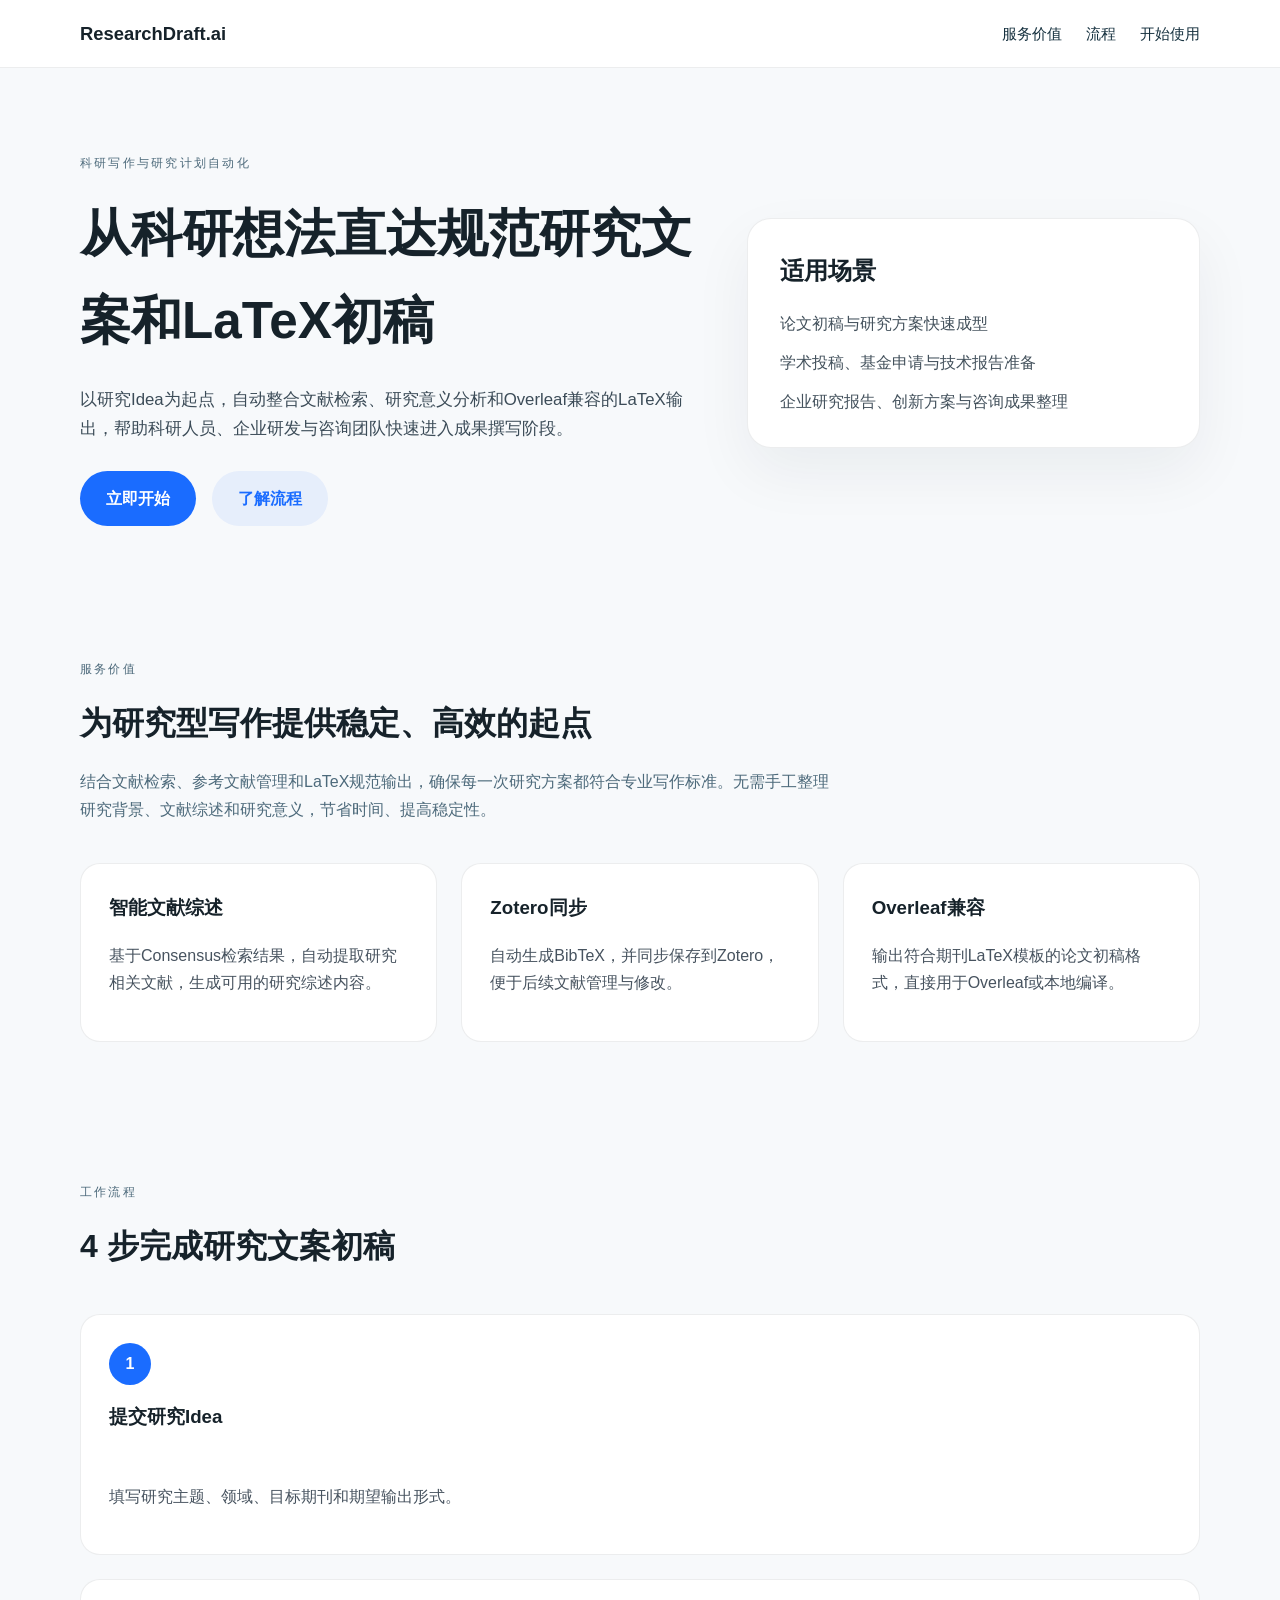
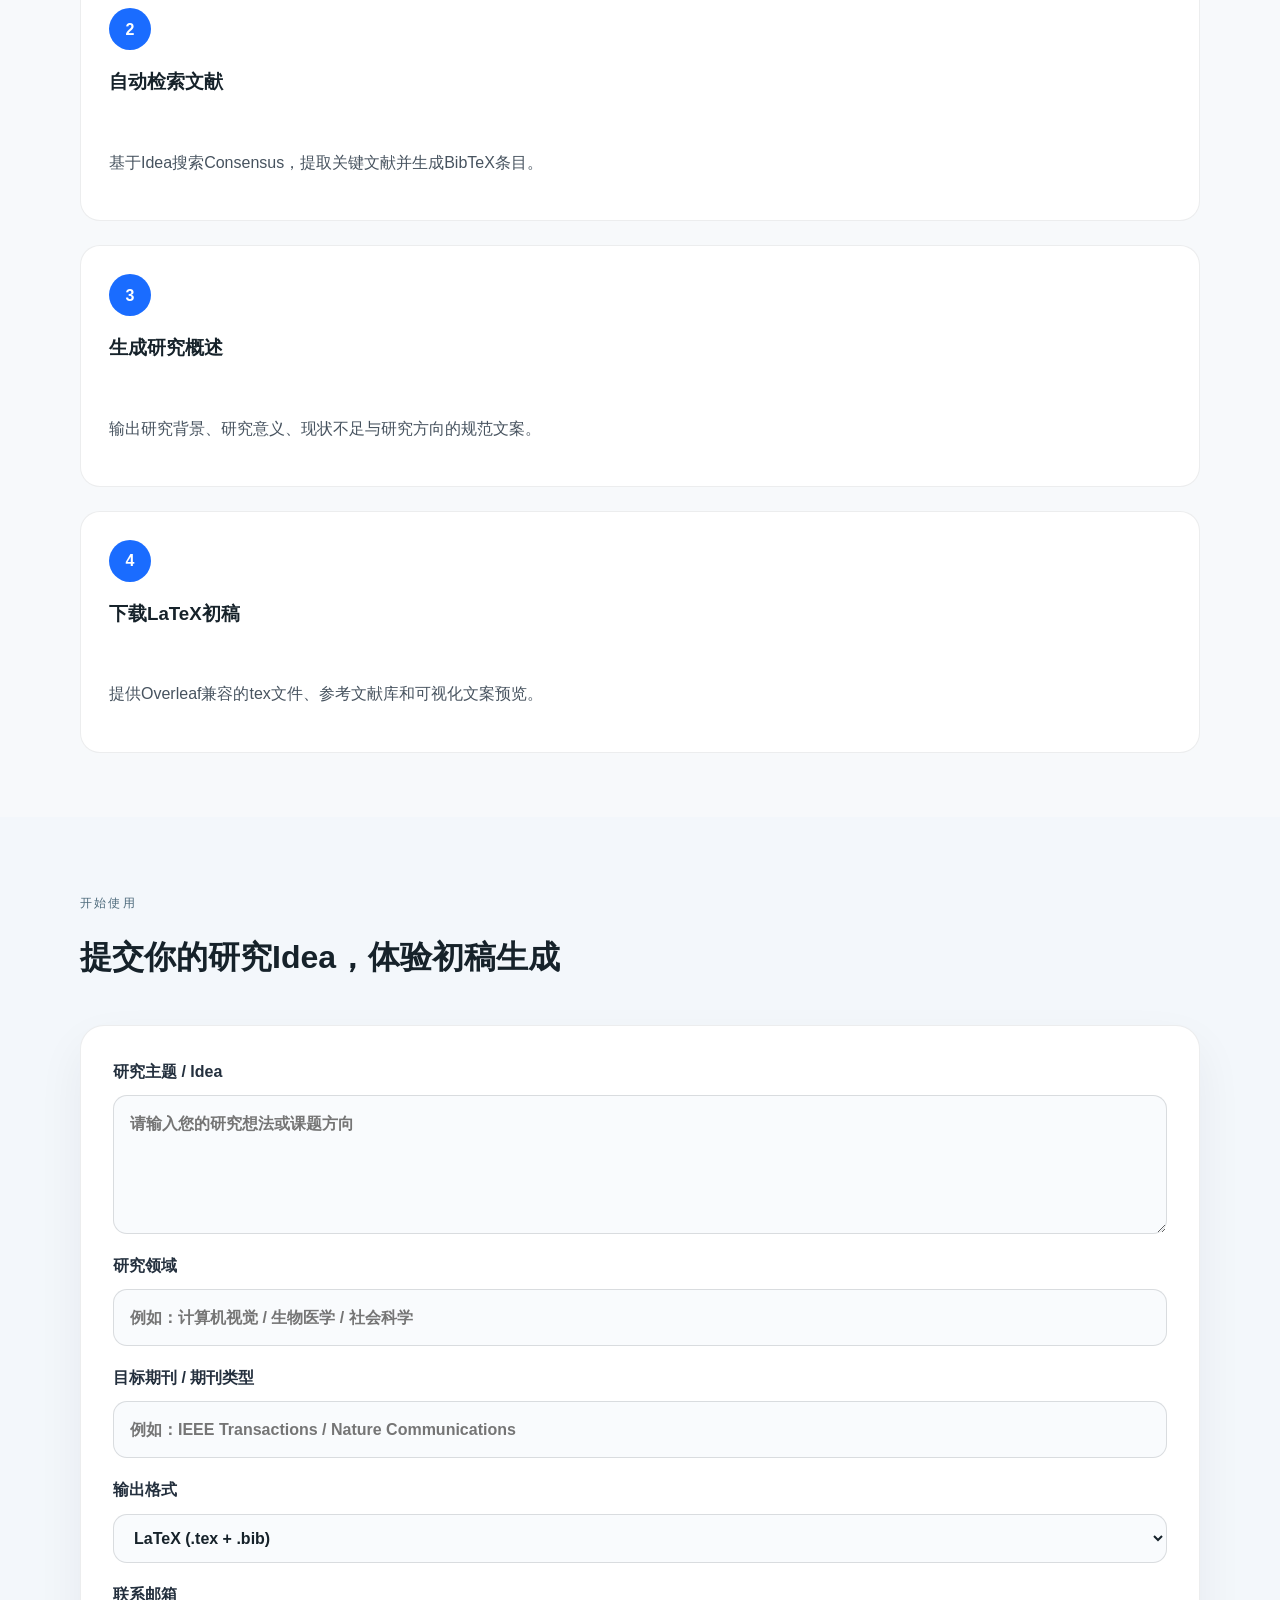
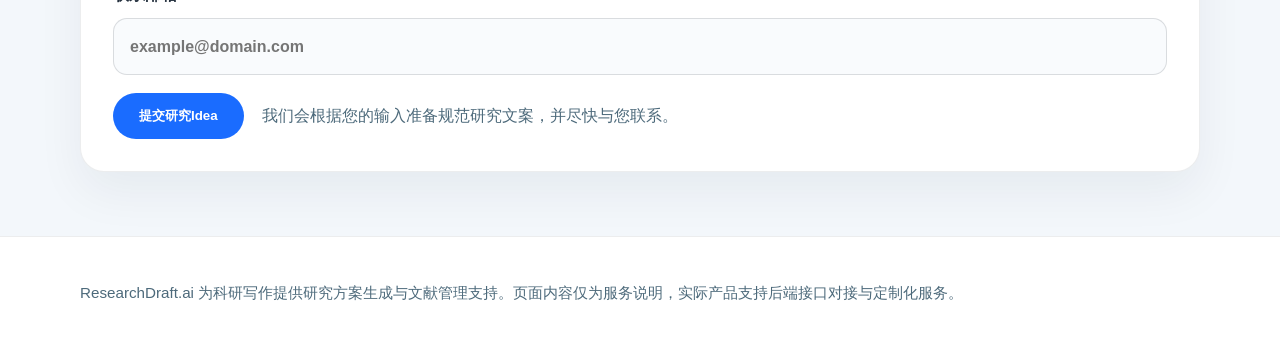
==== docs/index.html @ 5e076640 "Add files via upload" ====
<!doctype html>
<html lang="zh-CN">
  <head>
    <meta charset="UTF-8" />
    <meta name="viewport" content="width=device-width, initial-scale=1.0" />
    <title>ResearchDraft.ai | 科研文案生成服务</title>
    <link rel="stylesheet" href="styles.css" />
  </head>
  <body>
    <header class="site-header">
      <div class="container header-inner">
        <div class="brand">ResearchDraft.ai</div>
        <nav class="nav-links">
          <a href="#why">服务价值</a>
          <a href="#how">流程</a>
          <a href="#start">开始使用</a>
        </nav>
      </div>
    </header>

    <main>
      <section class="hero">
        <div class="container hero-grid">
          <div>
            <p class="eyebrow">科研写作与研究计划自动化</p>
            <h1>从科研想法直达规范研究文案和LaTeX初稿</h1>
            <p class="hero-copy">
              以研究Idea为起点，自动整合文献检索、研究意义分析和Overleaf兼容的LaTeX输出，帮助科研人员、企业研发与咨询团队快速进入成果撰写阶段。
            </p>
            <div class="hero-actions">
              <a class="btn btn-primary" href="#start">立即开始</a>
              <a class="btn btn-secondary" href="#how">了解流程</a>
            </div>
          </div>
          <div class="hero-card">
            <h2>适用场景</h2>
            <ul>
              <li>论文初稿与研究方案快速成型</li>
              <li>学术投稿、基金申请与技术报告准备</li>
              <li>企业研究报告、创新方案与咨询成果整理</li>
            </ul>
          </div>
        </div>
      </section>

      <section id="why" class="section feature-section">
        <div class="container">
          <div class="section-header">
            <p class="eyebrow">服务价值</p>
            <h2>为研究型写作提供稳定、高效的起点</h2>
            <p class="section-copy">
              结合文献检索、参考文献管理和LaTeX规范输出，确保每一次研究方案都符合专业写作标准。无需手工整理研究背景、文献综述和研究意义，节省时间、提高稳定性。
            </p>
          </div>
          <div class="feature-grid">
            <article class="feature-card">
              <h3>智能文献综述</h3>
              <p>基于Consensus检索结果，自动提取研究相关文献，生成可用的研究综述内容。</p>
            </article>
            <article class="feature-card">
              <h3>Zotero同步</h3>
              <p>自动生成BibTeX，并同步保存到Zotero，便于后续文献管理与修改。</p>
            </article>
            <article class="feature-card">
              <h3>Overleaf兼容</h3>
              <p>输出符合期刊LaTeX模板的论文初稿格式，直接用于Overleaf或本地编译。</p>
            </article>
          </div>
        </div>
      </section>

      <section id="how" class="section process-section">
        <div class="container">
          <div class="section-header">
            <p class="eyebrow">工作流程</p>
            <h2>4 步完成研究文案初稿</h2>
          </div>
          <div class="process-grid">
            <article class="process-step">
              <span>1</span>
              <h3>提交研究Idea</h3>
              <p>填写研究主题、领域、目标期刊和期望输出形式。</p>
            </article>
            <article class="process-step">
              <span>2</span>
              <h3>自动检索文献</h3>
              <p>基于Idea搜索Consensus，提取关键文献并生成BibTeX条目。</p>
            </article>
            <article class="process-step">
              <span>3</span>
              <h3>生成研究概述</h3>
              <p>输出研究背景、研究意义、现状不足与研究方向的规范文案。</p>
            </article>
            <article class="process-step">
              <span>4</span>
              <h3>下载LaTeX初稿</h3>
              <p>提供Overleaf兼容的tex文件、参考文献库和可视化文案预览。</p>
            </article>
          </div>
        </div>
      </section>

      <section id="start" class="section form-section">
        <div class="container">
          <div class="section-header">
            <p class="eyebrow">开始使用</p>
            <h2>提交你的研究Idea，体验初稿生成</h2>
          </div>
          <form id="idea-form" class="idea-form">
            <div class="form-grid">
              <label>
                研究主题 / Idea
                <textarea id="idea" rows="4" placeholder="请输入您的研究想法或课题方向" required></textarea>
              </label>
              <label>
                研究领域
                <input id="field" type="text" placeholder="例如：计算机视觉 / 生物医学 / 社会科学" required />
              </label>
              <label>
                目标期刊 / 期刊类型
                <input id="journal" type="text" placeholder="例如：IEEE Transactions / Nature Communications" />
              </label>
              <label>
                输出格式
                <select id="output-format">
                  <option value="tex">LaTeX (.tex + .bib)</option>
                  <option value="md">Markdown (.md)</option>
                  <option value="docx">Word (.docx)</option>
                </select>
              </label>
              <label>
                联系邮箱
                <input id="email" type="email" placeholder="example@domain.com" required />
              </label>
            </div>
            <div class="form-action">
              <button type="submit" class="btn btn-primary">提交研究Idea</button>
              <p class="form-note">我们会根据您的输入准备规范研究文案，并尽快与您联系。</p>
            </div>
          </form>
          <div id="form-result" class="form-result hidden"></div>
        </div>
      </section>
    </main>

    <footer class="site-footer">
      <div class="container footer-inner">
        <p>ResearchDraft.ai 为科研写作提供研究方案生成与文献管理支持。页面内容仅为服务说明，实际产品支持后端接口对接与定制化服务。</p>
      </div>
    </footer>

    <script src="app.js"></script>
  </body>
</html>
---- docs/styles.css ----
:root {
  color-scheme: light;
  font-family: Inter,'Segoe UI',Roboto,Helvetica,Arial,sans-serif;
  color: #16222a;
  background: #f7f9fb;
  line-height: 1.7;
}

* {
  box-sizing: border-box;
}

body {
  margin: 0;
  min-height: 100vh;
}

img {
  max-width: 100%;
}

.container {
  width: min(1120px, calc(100% - 32px));
  margin: 0 auto;
}

.site-header {
  position: sticky;
  top: 0;
  background: rgba(255,255,255,0.96);
  backdrop-filter: blur(12px);
  border-bottom: 1px solid rgba(22,34,42,0.08);
  z-index: 10;
}

.header-inner {
  display: flex;
  align-items: center;
  justify-content: space-between;
  padding: 18px 0;
}

.brand {
  font-weight: 700;
  font-size: 1.15rem;
}

.nav-links {
  display: flex;
  gap: 24px;
  flex-wrap: wrap;
}

.nav-links a {
  color: #16313f;
  text-decoration: none;
  font-size: 0.95rem;
}

.hero {
  padding: 72px 0 56px;
}

.hero-grid {
  display: grid;
  gap: 32px;
  grid-template-columns: 1.4fr 1fr;
  align-items: center;
}

.eyebrow {
  text-transform: uppercase;
  letter-spacing: 0.18em;
  color: #4d6a7b;
  font-size: 0.78rem;
  margin-bottom: 16px;
}

.hero h1 {
  font-size: clamp(2.4rem, 4vw, 3.5rem);
  margin: 0 0 22px;
  max-width: 720px;
}

.hero-copy {
  font-size: 1.05rem;
  max-width: 680px;
  color: #3c4c58;
}

.hero-actions {
  display: flex;
  gap: 16px;
  flex-wrap: wrap;
  margin-top: 28px;
}

.btn {
  display: inline-flex;
  align-items: center;
  justify-content: center;
  border: none;
  border-radius: 999px;
  padding: 14px 26px;
  text-decoration: none;
  font-weight: 600;
  cursor: pointer;
}

.btn-primary {
  background: #1a6cff;
  color: #ffffff;
}

.btn-secondary {
  background: rgba(26,108,255,0.08);
  color: #1a6cff;
}

.hero-card {
  background: #ffffff;
  border: 1px solid rgba(22,34,42,0.08);
  border-radius: 24px;
  padding: 32px;
  box-shadow: 0 24px 60px rgba(20,36,56,0.06);
}

.hero-card h2 {
  margin-top: 0;
  margin-bottom: 18px;
}

.hero-card ul {
  list-style: none;
  padding: 0;
  margin: 0;
  display: grid;
  gap: 12px;
}

.hero-card li {
  color: #43515c;
}

.section {
  padding: 64px 0;
}

.section-header {
  margin-bottom: 40px;
}

.section-header h2 {
  font-size: clamp(2rem, 2.5vw, 2.7rem);
  margin: 0 0 18px;
}

.section-copy {
  max-width: 760px;
  color: #4d6a7b;
  font-size: 1rem;
}

.feature-grid,
.process-grid {
  display: grid;
  gap: 24px;
}

.feature-grid {
  grid-template-columns: repeat(3, minmax(0, 1fr));
}

.feature-card,
.process-step {
  background: #ffffff;
  border: 1px solid rgba(22,34,42,0.08);
  border-radius: 20px;
  padding: 28px;
}

.feature-card h3,
.process-step h3 {
  margin-top: 0;
}

.feature-card p,
.process-step p {
  color: #47535f;
}

.process-step {
  display: grid;
  gap: 16px;
}

.process-step span {
  display: inline-flex;
  width: 42px;
  height: 42px;
  align-items: center;
  justify-content: center;
  border-radius: 50%;
  background: #1a6cff;
  color: #ffffff;
  font-weight: 700;
}

.form-section {
  background: #f3f7fb;
}

.idea-form {
  background: #ffffff;
  border: 1px solid rgba(22,34,42,0.08);
  border-radius: 24px;
  padding: 32px;
  box-shadow: 0 20px 48px rgba(20,36,56,0.06);
}

.form-grid {
  display: grid;
  gap: 18px;
}

label {
  display: grid;
  gap: 10px;
  color: #24303e;
  font-weight: 600;
}

input,
textarea,
select {
  width: 100%;
  font: inherit;
  padding: 14px 16px;
  border: 1px solid rgba(22,34,42,0.14);
  border-radius: 14px;
  background: #f9fbfd;
  color: #16222a;
}

textarea {
  resize: vertical;
}

.form-action {
  display: flex;
  flex-wrap: wrap;
  gap: 18px;
  align-items: center;
  margin-top: 18px;
}

.form-note {
  color: #4d6a7b;
  margin: 0;
}

.form-result {
  margin-top: 24px;
  padding: 22px 24px;
  border-radius: 18px;
  border: 1px solid rgba(26,108,255,0.18);
  background: rgba(26,108,255,0.06);
  color: #0d1f45;
}

.hidden {
  display: none;
}

.site-footer {
  border-top: 1px solid rgba(22,34,42,0.08);
  padding: 28px 0;
  background: #ffffff;
}

.footer-inner {
  color: #4d6a7b;
  font-size: 0.95rem;
}

@media (max-width: 940px) {
  .hero-grid,
  .feature-grid,
  .process-grid {
    grid-template-columns: 1fr;
  }
}

@media (max-width: 640px) {
  .container {
    width: calc(100% - 24px);
  }

  .header-inner {
    flex-direction: column;
    align-items: flex-start;
    gap: 16px;
  }

  .nav-links {
    gap: 16px;
  }

  .hero {
    padding: 56px 0;
  }

  .hero-actions {
    flex-direction: column;
  }
}
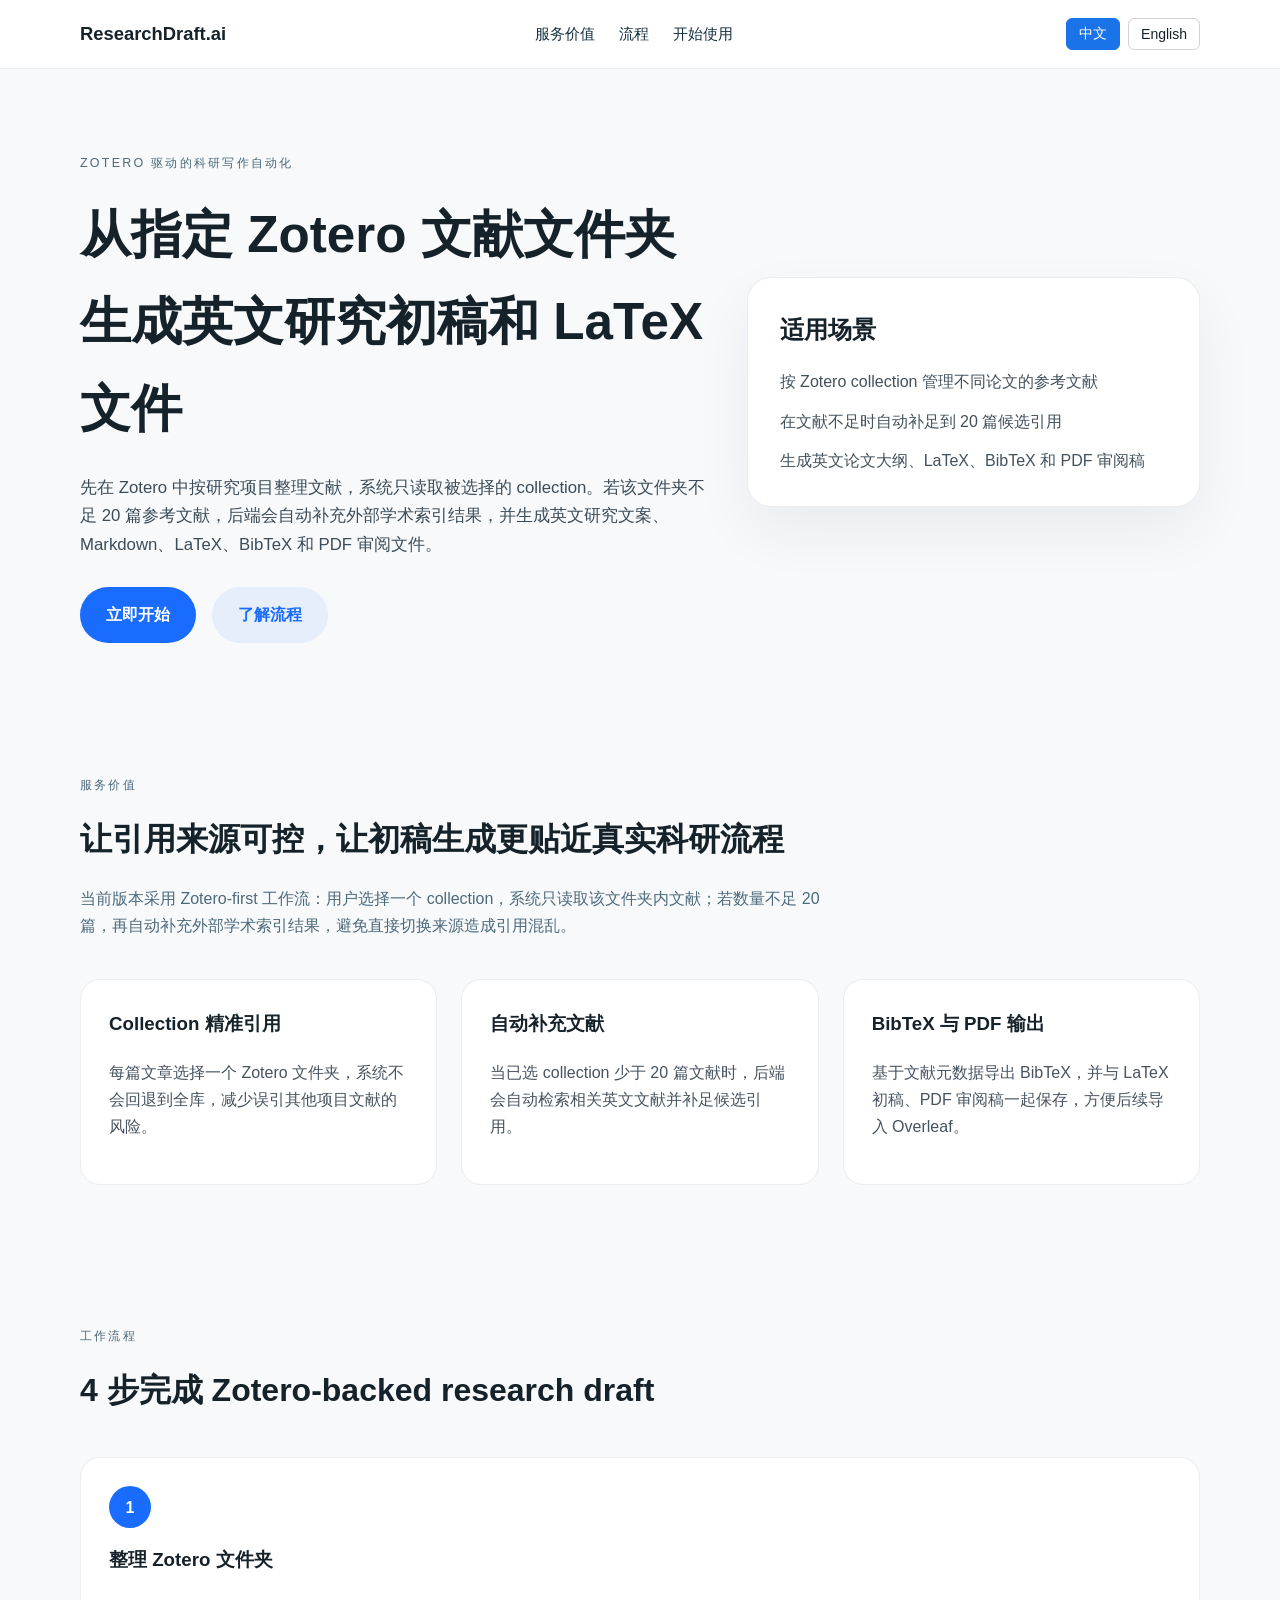
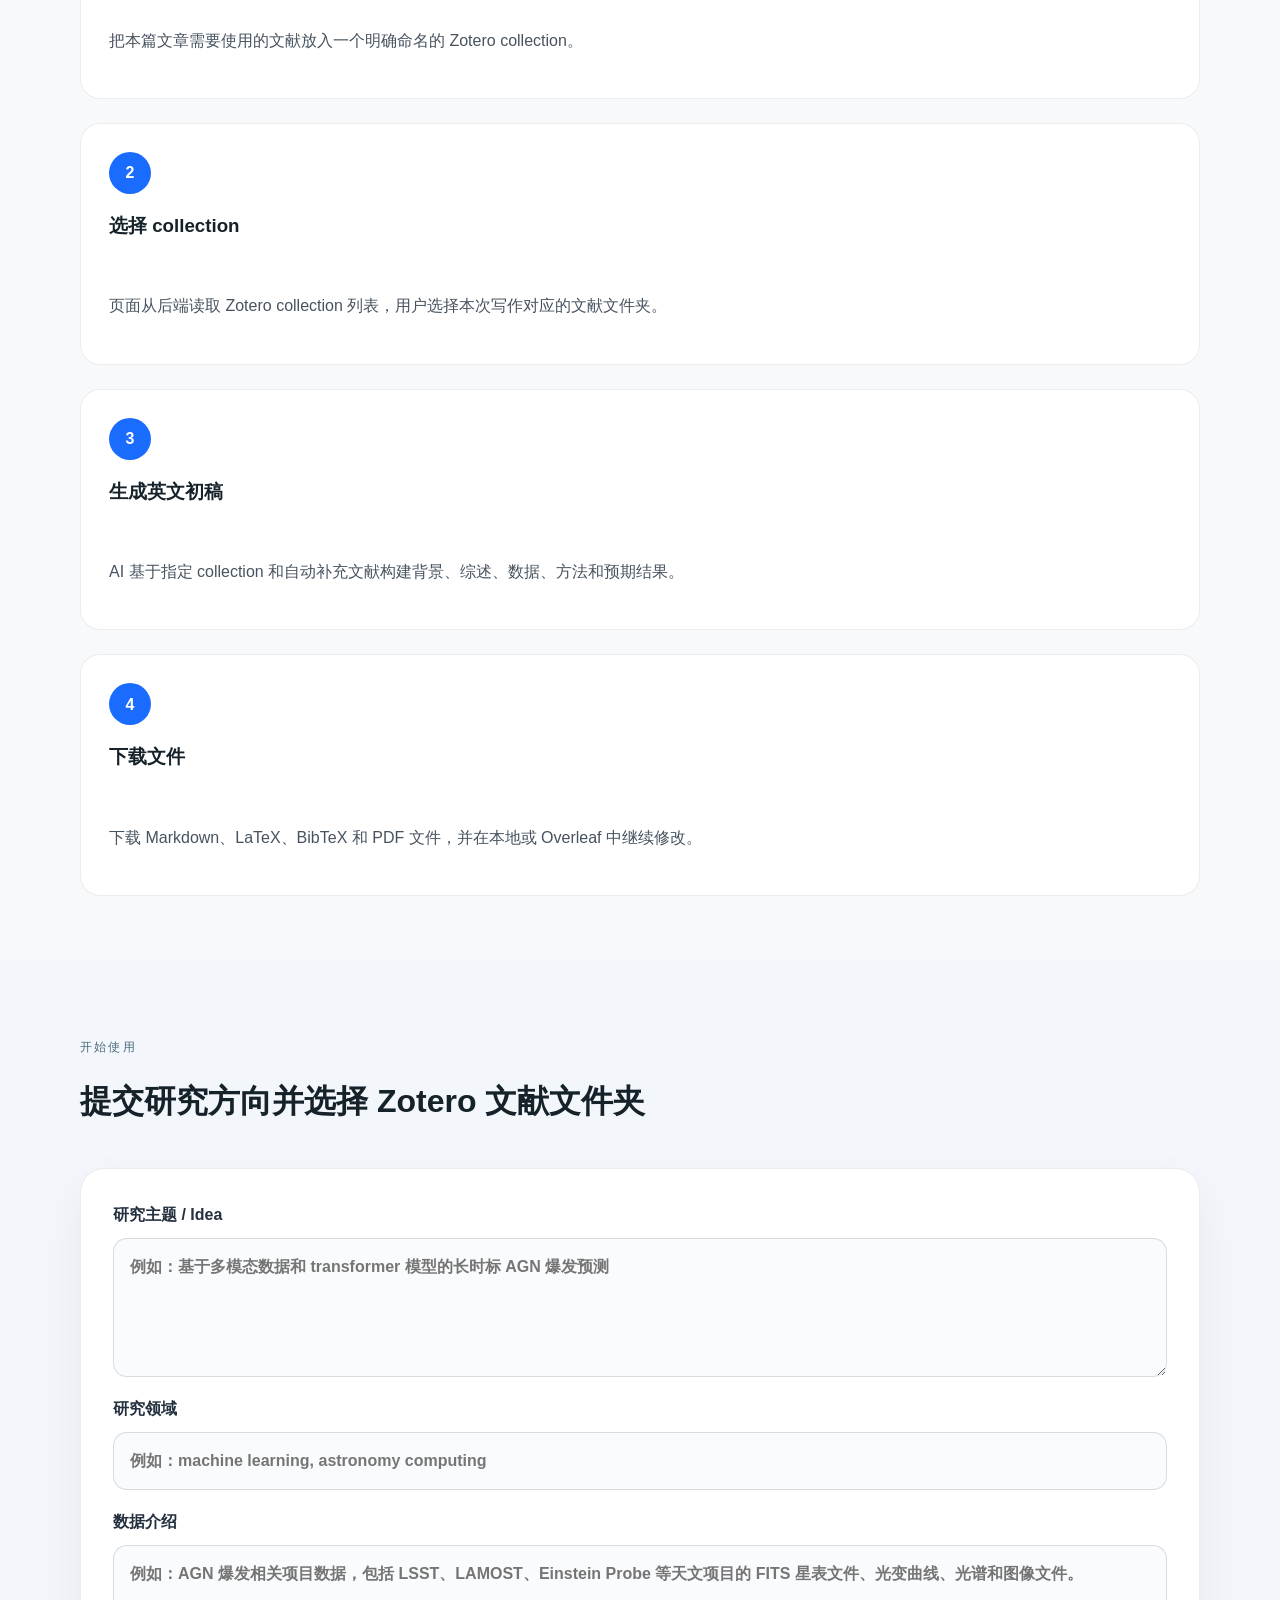
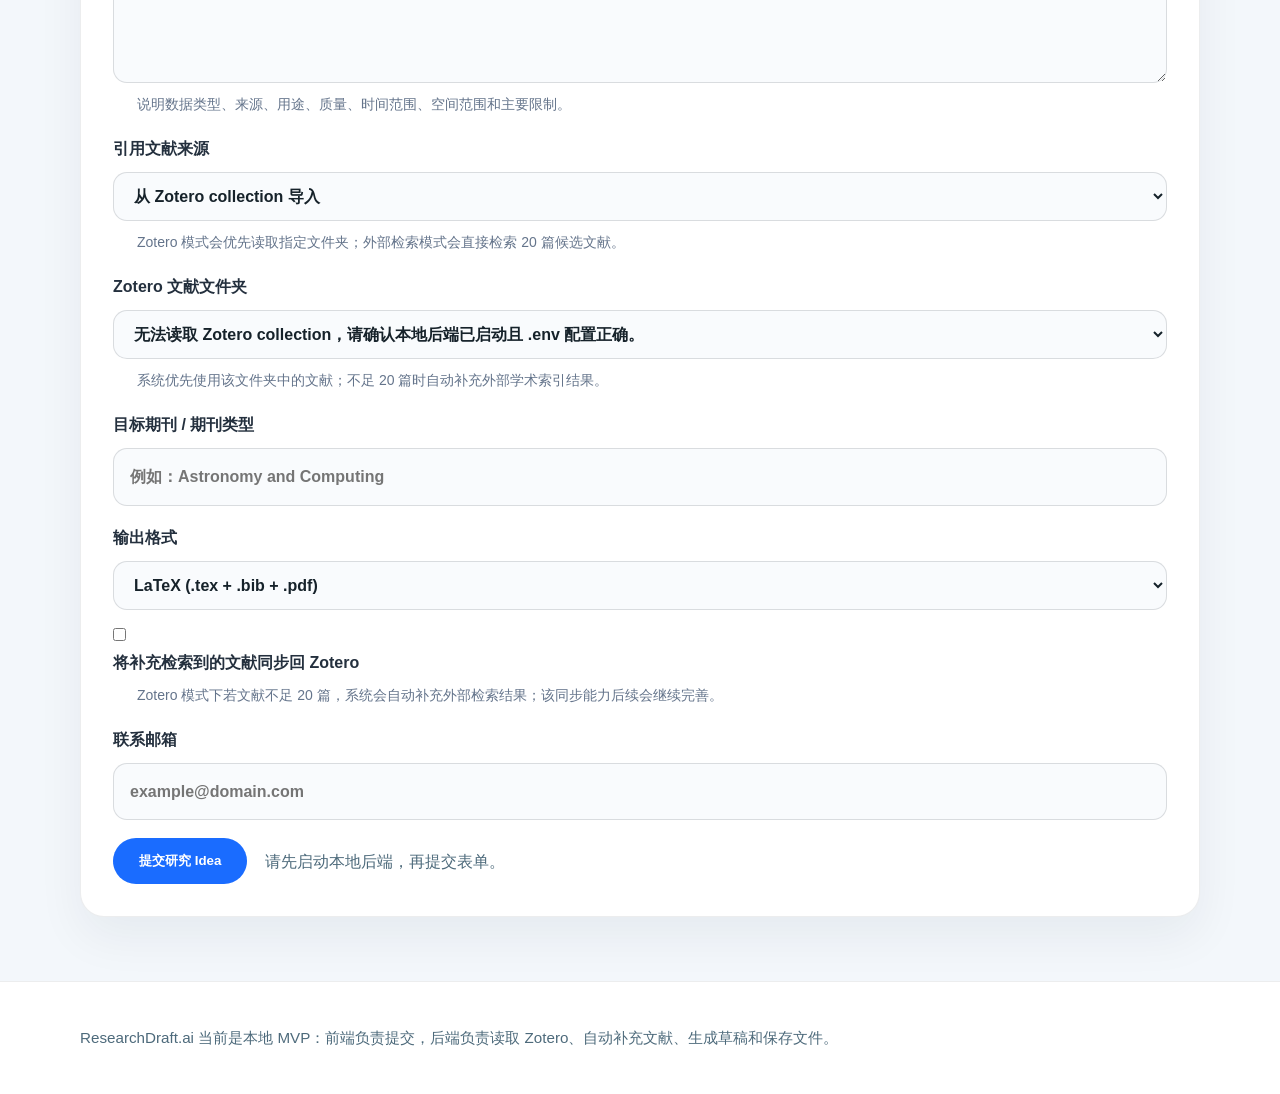
==== commit a2527e37: "Release local MVP2 research draft workflow" ====
--- a/docs/index.html
+++ b/docs/index.html
@@ -1,154 +1,183 @@
-<!doctype html>
-<html lang="zh-CN">
-  <head>
-    <meta charset="UTF-8" />
-    <meta name="viewport" content="width=device-width, initial-scale=1.0" />
-    <title>ResearchDraft.ai | 科研文案生成服务</title>
-    <link rel="stylesheet" href="styles.css" />
-  </head>
-  <body>
-    <header class="site-header">
-      <div class="container header-inner">
-        <div class="brand">ResearchDraft.ai</div>
-        <nav class="nav-links">
-          <a href="#why">服务价值</a>
-          <a href="#how">流程</a>
-          <a href="#start">开始使用</a>
-        </nav>
-      </div>
-    </header>
-
-    <main>
-      <section class="hero">
-        <div class="container hero-grid">
-          <div>
-            <p class="eyebrow">科研写作与研究计划自动化</p>
-            <h1>从科研想法直达规范研究文案和LaTeX初稿</h1>
-            <p class="hero-copy">
-              以研究Idea为起点，自动整合文献检索、研究意义分析和Overleaf兼容的LaTeX输出，帮助科研人员、企业研发与咨询团队快速进入成果撰写阶段。
-            </p>
-            <div class="hero-actions">
-              <a class="btn btn-primary" href="#start">立即开始</a>
-              <a class="btn btn-secondary" href="#how">了解流程</a>
-            </div>
-          </div>
-          <div class="hero-card">
-            <h2>适用场景</h2>
-            <ul>
-              <li>论文初稿与研究方案快速成型</li>
-              <li>学术投稿、基金申请与技术报告准备</li>
-              <li>企业研究报告、创新方案与咨询成果整理</li>
-            </ul>
-          </div>
-        </div>
-      </section>
-
-      <section id="why" class="section feature-section">
-        <div class="container">
-          <div class="section-header">
-            <p class="eyebrow">服务价值</p>
-            <h2>为研究型写作提供稳定、高效的起点</h2>
-            <p class="section-copy">
-              结合文献检索、参考文献管理和LaTeX规范输出，确保每一次研究方案都符合专业写作标准。无需手工整理研究背景、文献综述和研究意义，节省时间、提高稳定性。
-            </p>
-          </div>
-          <div class="feature-grid">
-            <article class="feature-card">
-              <h3>智能文献综述</h3>
-              <p>基于Consensus检索结果，自动提取研究相关文献，生成可用的研究综述内容。</p>
-            </article>
-            <article class="feature-card">
-              <h3>Zotero同步</h3>
-              <p>自动生成BibTeX，并同步保存到Zotero，便于后续文献管理与修改。</p>
-            </article>
-            <article class="feature-card">
-              <h3>Overleaf兼容</h3>
-              <p>输出符合期刊LaTeX模板的论文初稿格式，直接用于Overleaf或本地编译。</p>
-            </article>
-          </div>
-        </div>
-      </section>
-
-      <section id="how" class="section process-section">
-        <div class="container">
-          <div class="section-header">
-            <p class="eyebrow">工作流程</p>
-            <h2>4 步完成研究文案初稿</h2>
-          </div>
-          <div class="process-grid">
-            <article class="process-step">
-              <span>1</span>
-              <h3>提交研究Idea</h3>
-              <p>填写研究主题、领域、目标期刊和期望输出形式。</p>
-            </article>
-            <article class="process-step">
-              <span>2</span>
-              <h3>自动检索文献</h3>
-              <p>基于Idea搜索Consensus，提取关键文献并生成BibTeX条目。</p>
-            </article>
-            <article class="process-step">
-              <span>3</span>
-              <h3>生成研究概述</h3>
-              <p>输出研究背景、研究意义、现状不足与研究方向的规范文案。</p>
-            </article>
-            <article class="process-step">
-              <span>4</span>
-              <h3>下载LaTeX初稿</h3>
-              <p>提供Overleaf兼容的tex文件、参考文献库和可视化文案预览。</p>
-            </article>
-          </div>
-        </div>
-      </section>
-
-      <section id="start" class="section form-section">
-        <div class="container">
-          <div class="section-header">
-            <p class="eyebrow">开始使用</p>
-            <h2>提交你的研究Idea，体验初稿生成</h2>
-          </div>
-          <form id="idea-form" class="idea-form">
-            <div class="form-grid">
-              <label>
-                研究主题 / Idea
-                <textarea id="idea" rows="4" placeholder="请输入您的研究想法或课题方向" required></textarea>
-              </label>
-              <label>
-                研究领域
-                <input id="field" type="text" placeholder="例如：计算机视觉 / 生物医学 / 社会科学" required />
-              </label>
-              <label>
-                目标期刊 / 期刊类型
-                <input id="journal" type="text" placeholder="例如：IEEE Transactions / Nature Communications" />
-              </label>
-              <label>
-                输出格式
-                <select id="output-format">
-                  <option value="tex">LaTeX (.tex + .bib)</option>
-                  <option value="md">Markdown (.md)</option>
-                  <option value="docx">Word (.docx)</option>
-                </select>
-              </label>
-              <label>
-                联系邮箱
-                <input id="email" type="email" placeholder="example@domain.com" required />
-              </label>
-            </div>
-            <div class="form-action">
-              <button type="submit" class="btn btn-primary">提交研究Idea</button>
-              <p class="form-note">我们会根据您的输入准备规范研究文案，并尽快与您联系。</p>
-            </div>
-          </form>
-          <div id="form-result" class="form-result hidden"></div>
-        </div>
-      </section>
-    </main>
-
-    <footer class="site-footer">
-      <div class="container footer-inner">
-        <p>ResearchDraft.ai 为科研写作提供研究方案生成与文献管理支持。页面内容仅为服务说明，实际产品支持后端接口对接与定制化服务。</p>
-      </div>
-    </footer>
-
-    <script src="app.js"></script>
-  </body>
-</html>
+<!doctype html>
+<html lang="zh-CN">
+  <head>
+    <meta charset="UTF-8" />
+    <meta name="viewport" content="width=device-width, initial-scale=1.0" />
+    <title>ResearchDraft.ai | Zotero-driven Research Drafts</title>
+    <link rel="stylesheet" href="styles.css" />
+  </head>
+  <body>
+    <header class="site-header">
+      <div class="container header-inner">
+        <div class="brand">ResearchDraft.ai</div>
+        <nav class="nav-links">
+          <a href="#why" data-i18n="nav.value">服务价值</a>
+          <a href="#how" data-i18n="nav.process">流程</a>
+          <a href="#start" data-i18n="nav.start">开始使用</a>
+        </nav>
+        <div class="language-switch">
+          <button id="lang-zh" class="lang-btn active" type="button">中文</button>
+          <button id="lang-en" class="lang-btn" type="button">English</button>
+        </div>
+      </div>
+    </header>
+
+    <main>
+      <section class="hero">
+        <div class="container hero-grid">
+          <div>
+            <p class="eyebrow" data-i18n="hero.eyebrow">Zotero 驱动的科研写作自动化</p>
+            <h1 data-i18n="hero.title">从指定 Zotero 文献文件夹生成英文研究初稿和 LaTeX 文件</h1>
+            <p class="hero-copy" data-i18n="hero.description">
+              先在 Zotero 中按研究项目整理文献，系统只读取被选择的 collection。若该文件夹不足 20 篇参考文献，后端会自动补充外部学术索引结果，并生成英文研究文案、Markdown、LaTeX、BibTeX 和 PDF 审阅文件。
+            </p>
+            <div class="hero-actions">
+              <a class="btn btn-primary" href="#start" data-i18n="hero.startBtn">立即开始</a>
+              <a class="btn btn-secondary" href="#how" data-i18n="hero.processBtn">了解流程</a>
+            </div>
+          </div>
+          <div class="hero-card">
+            <h2 data-i18n="hero.useCases">适用场景</h2>
+            <ul>
+              <li data-i18n="hero.useCase1">按 Zotero collection 管理不同论文的参考文献</li>
+              <li data-i18n="hero.useCase2">在文献不足时自动补足到 20 篇候选引用</li>
+              <li data-i18n="hero.useCase3">生成英文论文大纲、LaTeX、BibTeX 和 PDF 审阅稿</li>
+            </ul>
+          </div>
+        </div>
+      </section>
+
+      <section id="why" class="section feature-section">
+        <div class="container">
+          <div class="section-header">
+            <p class="eyebrow" data-i18n="features.eyebrow">服务价值</p>
+            <h2 data-i18n="features.title">让引用来源可控，让初稿生成更贴近真实科研流程</h2>
+            <p class="section-copy" data-i18n="features.description">
+              当前版本采用 Zotero-first 工作流：用户选择一个 collection，系统只读取该文件夹内文献；若数量不足 20 篇，再自动补充外部学术索引结果，避免直接切换来源造成引用混乱。
+            </p>
+          </div>
+          <div class="feature-grid">
+            <article class="feature-card">
+              <h3 data-i18n="features.collection">Collection 精准引用</h3>
+              <p data-i18n="features.collectionDesc">每篇文章选择一个 Zotero 文件夹，系统不会回退到全库，减少误引其他项目文献的风险。</p>
+            </article>
+            <article class="feature-card">
+              <h3 data-i18n="features.supplement">自动补充文献</h3>
+              <p data-i18n="features.supplementDesc">当已选 collection 少于 20 篇文献时，后端会自动检索相关英文文献并补足候选引用。</p>
+            </article>
+            <article class="feature-card">
+              <h3 data-i18n="features.bibtex">BibTeX 与 PDF 输出</h3>
+              <p data-i18n="features.bibtexDesc">基于文献元数据导出 BibTeX，并与 LaTeX 初稿、PDF 审阅稿一起保存，方便后续导入 Overleaf。</p>
+            </article>
+          </div>
+        </div>
+      </section>
+
+      <section id="how" class="section process-section">
+        <div class="container">
+          <div class="section-header">
+            <p class="eyebrow" data-i18n="process.eyebrow">工作流程</p>
+            <h2 data-i18n="process.title">4 步完成 Zotero-backed research draft</h2>
+          </div>
+          <div class="process-grid">
+            <article class="process-step">
+              <span>1</span>
+              <h3 data-i18n="process.step1">整理 Zotero 文件夹</h3>
+              <p data-i18n="process.step1Desc">把本篇文章需要使用的文献放入一个明确命名的 Zotero collection。</p>
+            </article>
+            <article class="process-step">
+              <span>2</span>
+              <h3 data-i18n="process.step2">选择 collection</h3>
+              <p data-i18n="process.step2Desc">页面从后端读取 Zotero collection 列表，用户选择本次写作对应的文献文件夹。</p>
+            </article>
+            <article class="process-step">
+              <span>3</span>
+              <h3 data-i18n="process.step3">生成英文初稿</h3>
+              <p data-i18n="process.step3Desc">AI 基于指定 collection 和自动补充文献构建背景、综述、数据、方法和预期结果。</p>
+            </article>
+            <article class="process-step">
+              <span>4</span>
+              <h3 data-i18n="process.step4">下载文件</h3>
+              <p data-i18n="process.step4Desc">下载 Markdown、LaTeX、BibTeX 和 PDF 文件，并在本地或 Overleaf 中继续修改。</p>
+            </article>
+          </div>
+        </div>
+      </section>
+
+      <section id="start" class="section form-section">
+        <div class="container">
+          <div class="section-header">
+            <p class="eyebrow" data-i18n="form.eyebrow">开始使用</p>
+            <h2 data-i18n="form.title">提交研究方向并选择 Zotero 文献文件夹</h2>
+          </div>
+          <form id="idea-form" class="idea-form">
+            <div class="form-grid">
+              <label for="idea">
+                <span data-i18n="form.ideaLabel">研究主题 / Idea</span>
+                <textarea id="idea" rows="4" required></textarea>
+              </label>
+              <label for="field">
+                <span data-i18n="form.fieldLabel">研究领域</span>
+                <input id="field" type="text" required />
+              </label>
+              <label for="data-description">
+                <span data-i18n="form.dataLabel">数据介绍</span>
+                <textarea id="data-description" rows="4"></textarea>
+                <span class="checkbox-hint" data-i18n="form.dataHint">说明数据类型、来源、用途、质量、时间范围、空间范围和主要限制。</span>
+              </label>
+              <label for="literature-mode">
+                <span data-i18n="form.literatureModeLabel">引用文献来源</span>
+                <select id="literature-mode">
+                  <option value="zotero" data-i18n="form.modeZotero">从 Zotero collection 导入</option>
+                  <option value="external" data-i18n="form.modeExternal">外部学术检索</option>
+                </select>
+                <span class="checkbox-hint" data-i18n="form.literatureModeHint">Zotero 模式会优先读取指定文件夹；外部检索模式会直接检索 20 篇候选文献。</span>
+              </label>
+              <label for="collection">
+                <span data-i18n="form.collectionLabel">Zotero 文献文件夹</span>
+                <select id="collection" required>
+                  <option value="" data-i18n="form.collectionLoading">正在读取 Zotero collection...</option>
+                </select>
+                <span class="checkbox-hint" data-i18n="form.collectionHint">系统优先使用该文件夹中的文献；不足 20 篇时自动补充外部学术索引结果。</span>
+              </label>
+              <label for="journal">
+                <span data-i18n="form.journalLabel">目标期刊 / 期刊类型</span>
+                <input id="journal" type="text" />
+              </label>
+              <label for="output-format">
+                <span data-i18n="form.formatLabel">输出格式</span>
+                <select id="output-format">
+                  <option value="tex">LaTeX (.tex + .bib + .pdf)</option>
+                  <option value="md">Markdown (.md)</option>
+                  <option value="docx">Text placeholder (.txt)</option>
+                </select>
+              </label>
+              <label class="checkbox-label" for="add-to-zotero">
+                <input id="add-to-zotero" type="checkbox" />
+                <span data-i18n="form.zoteroLabel">将补充检索到的文献同步回 Zotero</span>
+                <span class="checkbox-hint" data-i18n="form.zoteroHint">仅在自动补充外部文献时生效，会尝试把补充文献加入当前 collection。</span>
+              </label>
+              <label for="email">
+                <span data-i18n="form.emailLabel">联系邮箱</span>
+                <input id="email" type="email" required />
+              </label>
+            </div>
+            <div class="form-action">
+              <button type="submit" class="btn btn-primary" data-i18n="form.submitBtn">提交研究 Idea</button>
+              <p class="form-note" data-i18n="form.note">请先启动本地后端，再提交表单。</p>
+            </div>
+          </form>
+          <div id="form-result" class="form-result hidden"></div>
+        </div>
+      </section>
+    </main>
+
+    <footer class="site-footer">
+      <div class="container footer-inner">
+        <p data-i18n="footer">ResearchDraft.ai 当前是本地 MVP：前端负责提交，后端负责读取 Zotero、自动补充文献、生成草稿和保存文件。</p>
+      </div>
+    </footer>
+
+    <script src="app.js?v=20260521-external-search-fix"></script>
+  </body>
+</html>
--- a/docs/styles.css
+++ b/docs/styles.css
@@ -40,6 +40,33 @@
   padding: 18px 0;
 }
 
+.language-switch {
+  display: flex;
+  gap: 8px;
+  margin-left: 24px;
+}
+
+.lang-btn {
+  padding: 6px 12px;
+  border: 1px solid rgba(22,34,42,0.2);
+  background: transparent;
+  color: #16222a;
+  border-radius: 6px;
+  font-size: 0.875rem;
+  cursor: pointer;
+  transition: all 0.2s ease;
+}
+
+.lang-btn:hover {
+  background: rgba(22,34,42,0.05);
+}
+
+.lang-btn.active {
+  background: #1a73e8;
+  color: white;
+  border-color: #1a73e8;
+}
+
 .brand {
   font-weight: 700;
   font-size: 1.15rem;
@@ -228,6 +255,26 @@
   gap: 10px;
   color: #24303e;
   font-weight: 600;
+}
+
+.checkbox-label {
+  display: flex;
+  flex-direction: column;
+  gap: 8px;
+  align-items: flex-start;
+}
+
+.checkbox-label input[type="checkbox"] {
+  width: auto;
+  margin: 0;
+  margin-right: 8px;
+}
+
+.checkbox-hint {
+  font-size: 14px;
+  font-weight: 400;
+  color: #64748b;
+  margin-left: 24px;
 }
 
 input,
